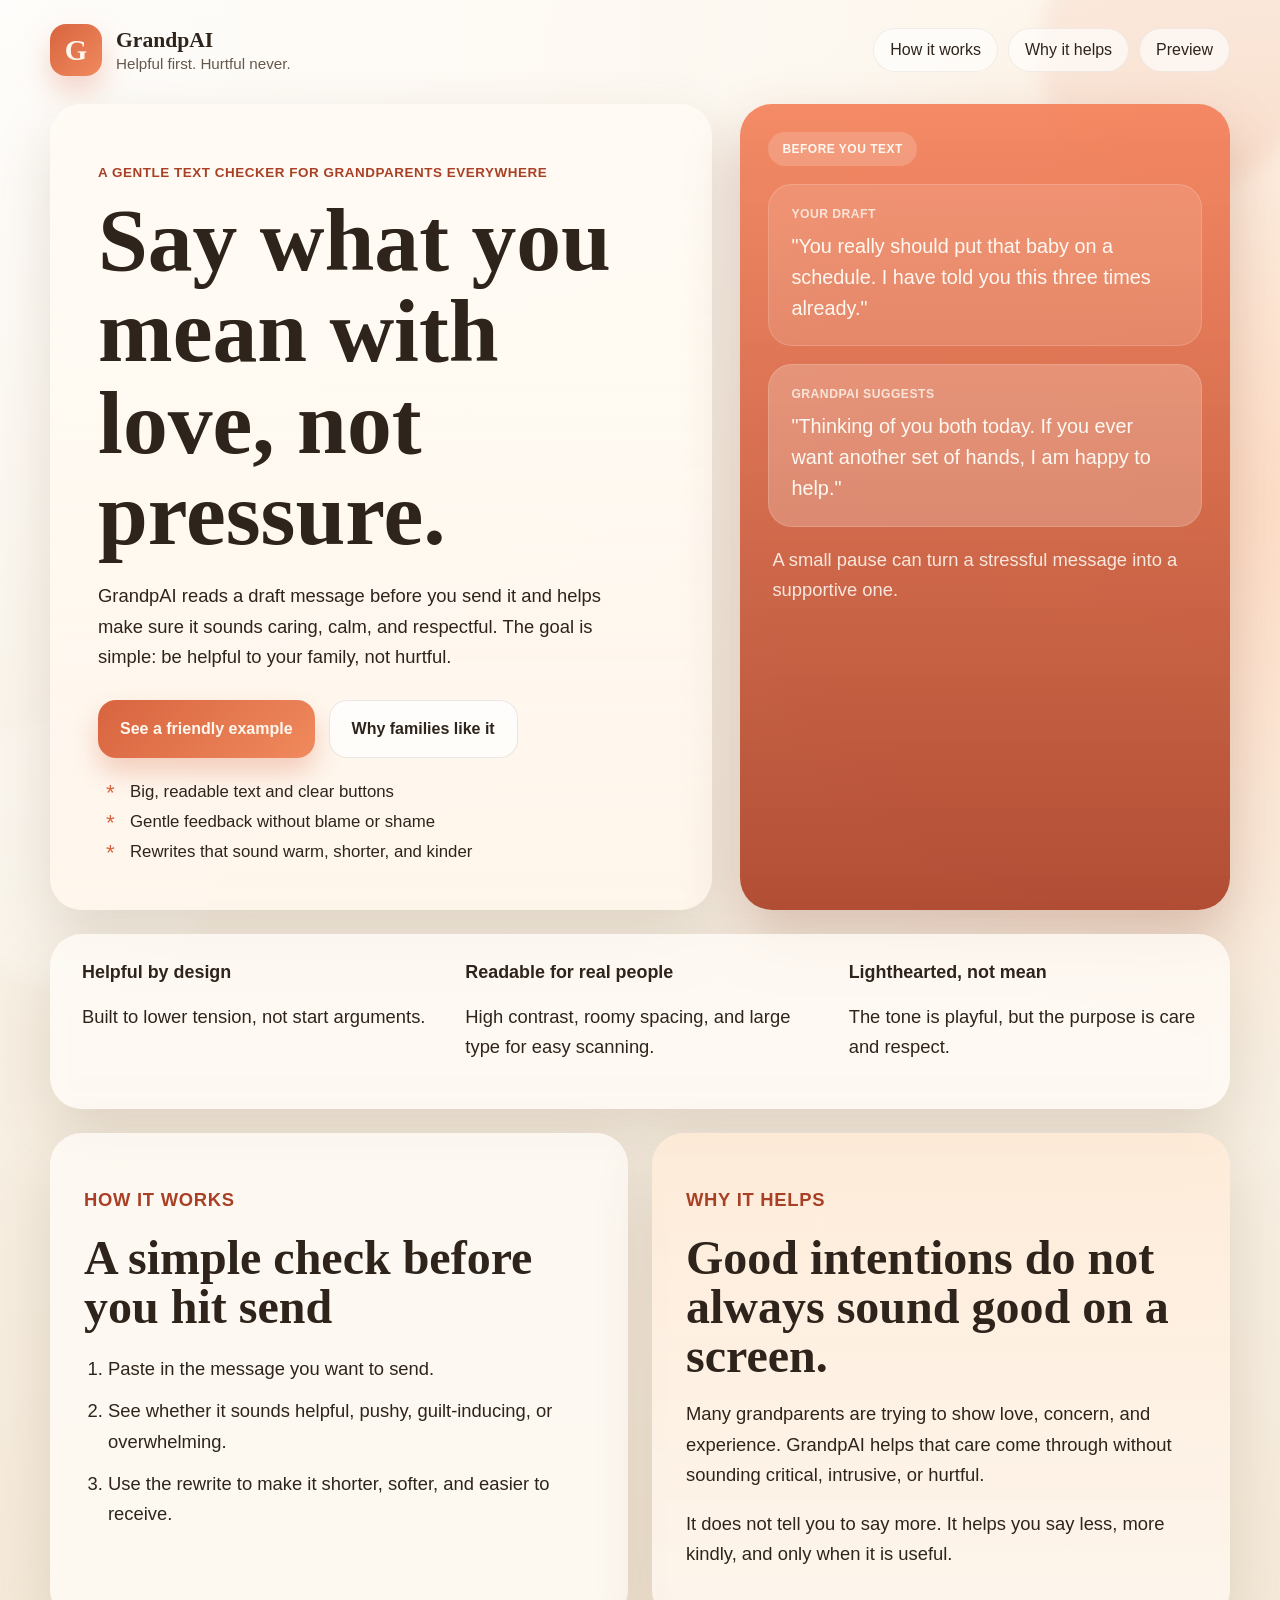
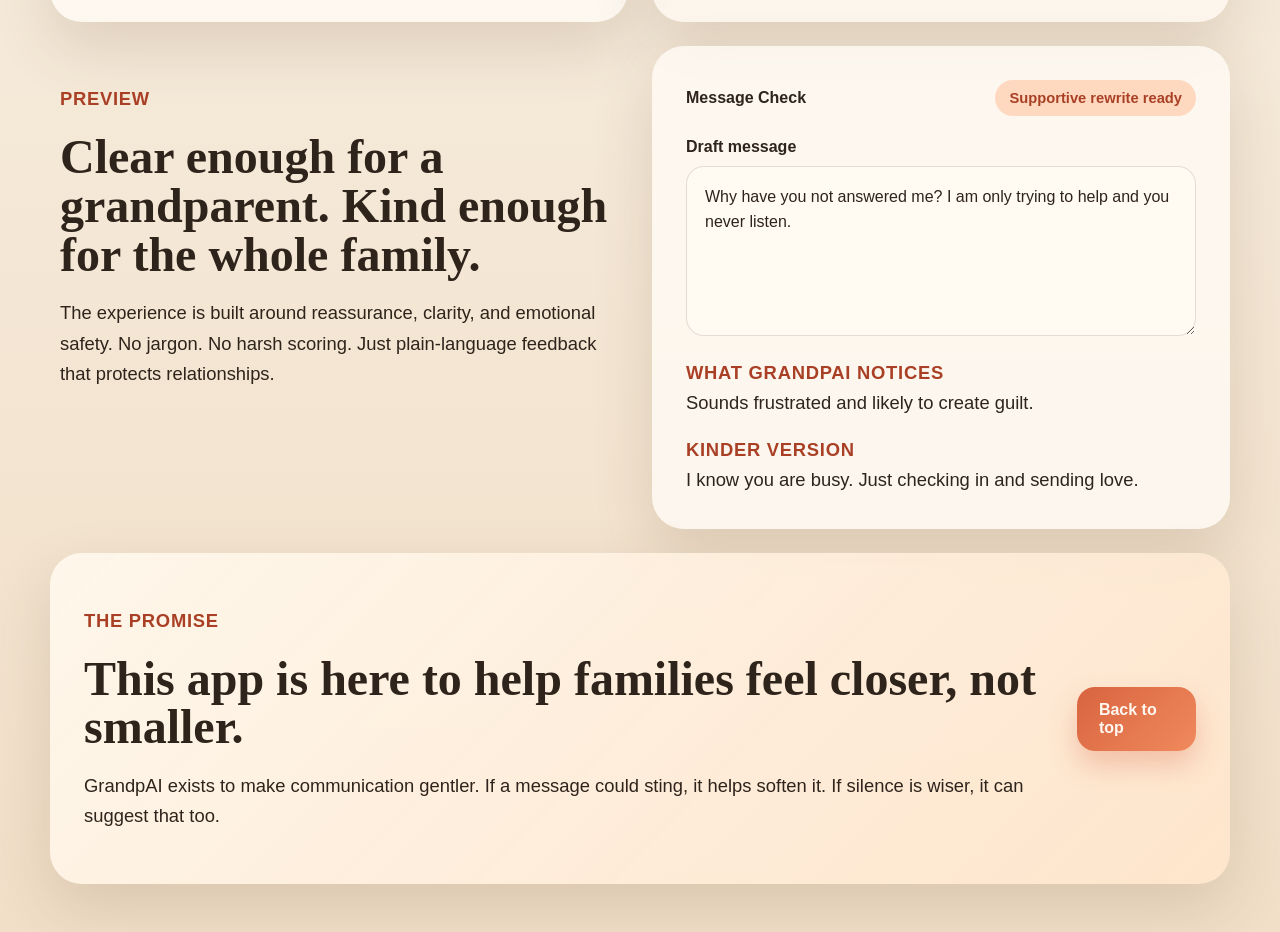
==== index.html @ 5b6602e5 "Add landing page and agent guide" ====
<!DOCTYPE html>
<html lang="en">
<head>
  <meta charset="UTF-8">
  <meta name="viewport" content="width=device-width, initial-scale=1.0">
  <title>GrandpAI | Helpful Texts, Not Hurt Feelings</title>
  <meta
    name="description"
    content="GrandpAI helps grandparents rewrite texts so they feel supportive, respectful, and helpful instead of pushy or hurtful."
  >
  <link rel="stylesheet" href="styles.css">
</head>
<body>
  <div class="page-shell">
    <header class="site-header">
      <a class="brand" href="#top" aria-label="GrandpAI home">
        <span class="brand-mark">G</span>
        <span class="brand-copy">
          <strong>GrandpAI</strong>
          <span>Helpful first. Hurtful never.</span>
        </span>
      </a>
      <nav class="site-nav" aria-label="Primary navigation">
        <a href="#how-it-works">How it works</a>
        <a href="#why-it-helps">Why it helps</a>
        <a href="#preview">Preview</a>
      </nav>
    </header>

    <main id="top">
      <section class="hero">
        <div class="hero-copy">
          <p class="eyebrow">A gentle text checker for grandparents everywhere</p>
          <h1>Say what you mean with love, not pressure.</h1>
          <p class="hero-text">
            GrandpAI reads a draft message before you send it and helps make sure it sounds
            caring, calm, and respectful. The goal is simple: be helpful to your family, not hurtful.
          </p>
          <div class="hero-actions">
            <a class="button button-primary" href="#preview">See a friendly example</a>
            <a class="button button-secondary" href="#why-it-helps">Why families like it</a>
          </div>
          <ul class="hero-points" aria-label="Key benefits">
            <li>Big, readable text and clear buttons</li>
            <li>Gentle feedback without blame or shame</li>
            <li>Rewrites that sound warm, shorter, and kinder</li>
          </ul>
        </div>

        <aside class="hero-card" aria-label="Message example">
          <div class="card-badge">Before you text</div>
          <div class="message-card">
            <p class="card-label">Your draft</p>
            <p class="draft">
              "You really should put that baby on a schedule. I have told you this three times already."
            </p>
          </div>
          <div class="message-card message-card-highlight">
            <p class="card-label">GrandpAI suggests</p>
            <p class="rewrite">
              "Thinking of you both today. If you ever want another set of hands, I am happy to help."
            </p>
          </div>
          <p class="card-note">
            A small pause can turn a stressful message into a supportive one.
          </p>
        </aside>
      </section>

      <section class="trust-strip" aria-label="What the app does best">
        <div>
          <strong>Helpful by design</strong>
          <p>Built to lower tension, not start arguments.</p>
        </div>
        <div>
          <strong>Readable for real people</strong>
          <p>High contrast, roomy spacing, and large type for easy scanning.</p>
        </div>
        <div>
          <strong>Lighthearted, not mean</strong>
          <p>The tone is playful, but the purpose is care and respect.</p>
        </div>
      </section>

      <section class="content-grid" id="how-it-works">
        <article class="info-panel">
          <p class="section-tag">How it works</p>
          <h2>A simple check before you hit send</h2>
          <ol class="steps">
            <li>Paste in the message you want to send.</li>
            <li>See whether it sounds helpful, pushy, guilt-inducing, or overwhelming.</li>
            <li>Use the rewrite to make it shorter, softer, and easier to receive.</li>
          </ol>
        </article>

        <article class="info-panel warm-panel" id="why-it-helps">
          <p class="section-tag">Why it helps</p>
          <h2>Good intentions do not always sound good on a screen.</h2>
          <p>
            Many grandparents are trying to show love, concern, and experience. GrandpAI helps that
            care come through without sounding critical, intrusive, or hurtful.
          </p>
          <p>
            It does not tell you to say more. It helps you say less, more kindly, and only when it
            is useful.
          </p>
        </article>
      </section>

      <section class="preview-section" id="preview">
        <div class="preview-copy">
          <p class="section-tag">Preview</p>
          <h2>Clear enough for a grandparent. Kind enough for the whole family.</h2>
          <p>
            The experience is built around reassurance, clarity, and emotional safety. No jargon.
            No harsh scoring. Just plain-language feedback that protects relationships.
          </p>
        </div>

        <div class="preview-panel">
          <div class="preview-header">
            <span>Message Check</span>
            <span class="status-pill">Supportive rewrite ready</span>
          </div>
          <div class="preview-block">
            <label for="sample-message">Draft message</label>
            <textarea id="sample-message" readonly>Why have you not answered me? I am only trying to help and you never listen.</textarea>
          </div>
          <div class="preview-feedback">
            <div>
              <p class="feedback-label">What GrandpAI notices</p>
              <p>Sounds frustrated and likely to create guilt.</p>
            </div>
            <div>
              <p class="feedback-label">Kinder version</p>
              <p>I know you are busy. Just checking in and sending love.</p>
            </div>
          </div>
        </div>
      </section>

      <section class="closing-banner">
        <div>
          <p class="section-tag">The promise</p>
          <h2>This app is here to help families feel closer, not smaller.</h2>
          <p>
            GrandpAI exists to make communication gentler. If a message could sting, it helps soften it.
            If silence is wiser, it can suggest that too.
          </p>
        </div>
        <a class="button button-primary" href="#top">Back to top</a>
      </section>
    </main>
  </div>
</body>
</html>
---- styles.css ----
:root {
  --bg: #f7efe2;
  --bg-deep: #f1dfc8;
  --surface: rgba(255, 251, 244, 0.9);
  --surface-strong: #fffaf2;
  --text: #2e241b;
  --muted: #65584c;
  --accent: #d8643f;
  --accent-deep: #a94025;
  --accent-soft: #ffd9bf;
  --line: rgba(94, 66, 44, 0.16);
  --shadow: 0 24px 60px rgba(100, 66, 38, 0.16);
  --radius-xl: 32px;
  --radius-lg: 24px;
  --radius-md: 18px;
}

* {
  box-sizing: border-box;
}

html {
  scroll-behavior: smooth;
}

body {
  margin: 0;
  min-height: 100vh;
  font-family: "Trebuchet MS", "Lucida Sans Unicode", "Lucida Grande", sans-serif;
  color: var(--text);
  background:
    radial-gradient(circle at top left, rgba(255, 255, 255, 0.75), transparent 34%),
    radial-gradient(circle at right 20%, rgba(255, 217, 191, 0.8), transparent 24%),
    linear-gradient(180deg, #fdf7ee 0%, var(--bg) 45%, var(--bg-deep) 100%);
}

body::before,
body::after {
  content: "";
  position: fixed;
  width: 280px;
  height: 280px;
  border-radius: 50%;
  z-index: -1;
  filter: blur(10px);
  opacity: 0.42;
}

body::before {
  top: -90px;
  right: -40px;
  background: rgba(216, 100, 63, 0.22);
}

body::after {
  bottom: -90px;
  left: -60px;
  background: rgba(255, 255, 255, 0.52);
}

.page-shell {
  width: min(1180px, calc(100% - 32px));
  margin: 0 auto;
  padding: 24px 0 48px;
}

.site-header,
.hero,
.content-grid,
.preview-section,
.closing-banner,
.trust-strip {
  animation: rise 600ms ease-out both;
}

.site-header {
  display: flex;
  align-items: center;
  justify-content: space-between;
  gap: 24px;
  margin-bottom: 28px;
}

.brand {
  display: inline-flex;
  align-items: center;
  gap: 14px;
  color: inherit;
  text-decoration: none;
}

.brand-mark {
  display: grid;
  place-items: center;
  width: 52px;
  height: 52px;
  border-radius: 16px;
  background: linear-gradient(135deg, var(--accent), #f08a5d);
  color: #fff8f0;
  font-family: "Book Antiqua", "Palatino Linotype", serif;
  font-size: 1.8rem;
  font-weight: 700;
  box-shadow: 0 14px 30px rgba(216, 100, 63, 0.28);
}

.brand-copy {
  display: flex;
  flex-direction: column;
  gap: 2px;
}

.brand-copy strong {
  font-family: "Book Antiqua", "Palatino Linotype", serif;
  font-size: 1.35rem;
}

.brand-copy span {
  color: var(--muted);
  font-size: 0.95rem;
}

.site-nav {
  display: inline-flex;
  flex-wrap: wrap;
  gap: 10px;
}

.site-nav a {
  padding: 12px 16px;
  border-radius: 999px;
  background: rgba(255, 255, 255, 0.62);
  border: 1px solid rgba(94, 66, 44, 0.08);
  color: var(--text);
  text-decoration: none;
  font-size: 1rem;
}

.hero {
  display: grid;
  grid-template-columns: 1.15fr 0.85fr;
  gap: 28px;
  align-items: stretch;
}

.hero-copy,
.hero-card,
.info-panel,
.preview-panel,
.closing-banner,
.trust-strip {
  backdrop-filter: blur(10px);
}

.hero-copy {
  padding: 48px;
  border-radius: var(--radius-xl);
  background: linear-gradient(180deg, rgba(255, 251, 244, 0.96), rgba(255, 246, 236, 0.88));
  box-shadow: var(--shadow);
}

.eyebrow,
.section-tag,
.card-label,
.feedback-label,
.card-badge {
  letter-spacing: 0.04em;
  text-transform: uppercase;
  font-weight: 700;
}

.eyebrow,
.section-tag {
  color: var(--accent-deep);
  font-size: 0.84rem;
}

h1,
h2 {
  margin: 0;
  font-family: "Book Antiqua", "Palatino Linotype", "Iowan Old Style", serif;
  line-height: 1.02;
}

h1 {
  margin-top: 12px;
  font-size: clamp(3rem, 8vw, 5.6rem);
  max-width: 12ch;
}

h2 {
  font-size: clamp(2rem, 4vw, 3rem);
}

.hero-text,
.info-panel p,
.preview-copy p,
.closing-banner p,
.trust-strip p,
.steps li,
.card-note,
.preview-feedback p {
  font-size: 1.15rem;
  line-height: 1.65;
}

.hero-text {
  max-width: 34rem;
  margin: 22px 0 0;
}

.hero-actions {
  display: flex;
  flex-wrap: wrap;
  gap: 14px;
  margin: 28px 0 24px;
}

.button {
  display: inline-flex;
  align-items: center;
  justify-content: center;
  min-height: 58px;
  padding: 14px 22px;
  border-radius: 18px;
  font-weight: 700;
  text-decoration: none;
  transition: transform 180ms ease, box-shadow 180ms ease, background-color 180ms ease;
}

.button:hover,
.button:focus-visible,
.site-nav a:hover,
.site-nav a:focus-visible {
  transform: translateY(-2px);
}

.button-primary {
  background: linear-gradient(135deg, var(--accent), #f08a5d);
  color: #fff8f0;
  box-shadow: 0 14px 28px rgba(216, 100, 63, 0.3);
}

.button-secondary {
  background: rgba(255, 255, 255, 0.72);
  color: var(--text);
  border: 1px solid rgba(94, 66, 44, 0.12);
}

.hero-points {
  display: grid;
  gap: 10px;
  padding: 0;
  margin: 0;
  list-style: none;
}

.hero-points li {
  padding-left: 32px;
  position: relative;
  font-size: 1.05rem;
}

.hero-points li::before {
  content: "*";
  position: absolute;
  left: 8px;
  color: var(--accent);
  font-size: 1.4rem;
  line-height: 1;
}

.hero-card {
  padding: 28px;
  border-radius: var(--radius-xl);
  background: linear-gradient(180deg, rgba(243, 126, 87, 0.9), rgba(173, 69, 43, 0.95));
  color: #fff8f1;
  box-shadow: 0 26px 55px rgba(132, 58, 36, 0.26);
}

.card-badge {
  display: inline-flex;
  padding: 10px 14px;
  border-radius: 999px;
  background: rgba(255, 248, 240, 0.18);
  font-size: 0.75rem;
}

.message-card {
  margin-top: 18px;
  padding: 22px;
  border-radius: var(--radius-lg);
  background: rgba(255, 251, 245, 0.12);
  border: 1px solid rgba(255, 248, 240, 0.16);
}

.message-card-highlight {
  background: rgba(255, 251, 245, 0.22);
}

.card-label {
  margin: 0 0 10px;
  color: rgba(255, 248, 241, 0.8);
  font-size: 0.76rem;
}

.draft,
.rewrite {
  margin: 0;
  font-size: 1.24rem;
  line-height: 1.55;
}

.card-note {
  margin: 18px 4px 0;
  color: rgba(255, 248, 241, 0.88);
}

.trust-strip {
  display: grid;
  grid-template-columns: repeat(3, 1fr);
  gap: 18px;
  padding: 22px 24px;
  margin: 24px 0;
  border-radius: var(--radius-xl);
  background: rgba(255, 252, 247, 0.78);
  box-shadow: var(--shadow);
}

.trust-strip div {
  padding: 6px 8px;
}

.trust-strip strong {
  display: block;
  margin-bottom: 6px;
  font-size: 1.12rem;
}

.content-grid,
.preview-section {
  display: grid;
  grid-template-columns: repeat(2, 1fr);
  gap: 24px;
  margin-top: 24px;
}

.info-panel,
.preview-panel,
.closing-banner {
  padding: 34px;
  border-radius: var(--radius-xl);
  background: rgba(255, 252, 247, 0.78);
  box-shadow: var(--shadow);
}

.warm-panel {
  background: linear-gradient(180deg, rgba(255, 235, 215, 0.84), rgba(255, 248, 241, 0.8));
}

.steps {
  margin: 22px 0 0;
  padding-left: 24px;
}

.steps li + li {
  margin-top: 12px;
}

.preview-copy {
  padding: 20px 10px;
}

.preview-header {
  display: flex;
  align-items: center;
  justify-content: space-between;
  gap: 16px;
  margin-bottom: 22px;
  font-weight: 700;
}

.status-pill {
  padding: 10px 14px;
  border-radius: 999px;
  background: var(--accent-soft);
  color: var(--accent-deep);
  font-size: 0.92rem;
}

.preview-block label {
  display: block;
  margin-bottom: 10px;
  font-weight: 700;
}

textarea {
  width: 100%;
  min-height: 170px;
  padding: 18px;
  border: 1px solid var(--line);
  border-radius: var(--radius-md);
  resize: vertical;
  background: var(--surface-strong);
  color: var(--text);
  font: inherit;
  line-height: 1.55;
}

.preview-feedback {
  display: grid;
  gap: 16px;
  margin-top: 18px;
}

.feedback-label {
  margin: 0 0 6px;
  font-size: 0.78rem;
  color: var(--accent-deep);
}

.preview-feedback p {
  margin: 0;
}

.closing-banner {
  display: flex;
  align-items: center;
  justify-content: space-between;
  gap: 24px;
  margin-top: 24px;
  background: linear-gradient(135deg, rgba(255, 248, 237, 0.92), rgba(255, 229, 204, 0.88));
}

a:focus-visible,
button:focus-visible,
textarea:focus-visible {
  outline: 4px solid rgba(216, 100, 63, 0.28);
  outline-offset: 3px;
}

@keyframes rise {
  from {
    opacity: 0;
    transform: translateY(18px);
  }

  to {
    opacity: 1;
    transform: translateY(0);
  }
}

@media (max-width: 980px) {
  .hero,
  .content-grid,
  .preview-section,
  .trust-strip,
  .closing-banner {
    grid-template-columns: 1fr;
  }

  .site-header,
  .closing-banner {
    flex-direction: column;
    align-items: flex-start;
  }

  .hero-copy {
    padding: 36px 28px;
  }

  .preview-copy {
    padding: 0;
  }
}

@media (max-width: 640px) {
  .page-shell {
    width: min(100% - 20px, 1180px);
    padding-top: 16px;
  }

  .site-nav {
    gap: 8px;
  }

  .site-nav a,
  .button {
    width: 100%;
  }

  .hero-copy,
  .hero-card,
  .info-panel,
  .preview-panel,
  .closing-banner,
  .trust-strip {
    padding: 24px 20px;
  }

  .hero-actions {
    flex-direction: column;
  }

  .preview-header {
    flex-direction: column;
    align-items: flex-start;
  }

  .hero-text,
  .info-panel p,
  .preview-copy p,
  .closing-banner p,
  .trust-strip p,
  .steps li,
  .card-note,
  .preview-feedback p,
  .draft,
  .rewrite,
  textarea {
    font-size: 1.03rem;
  }
}
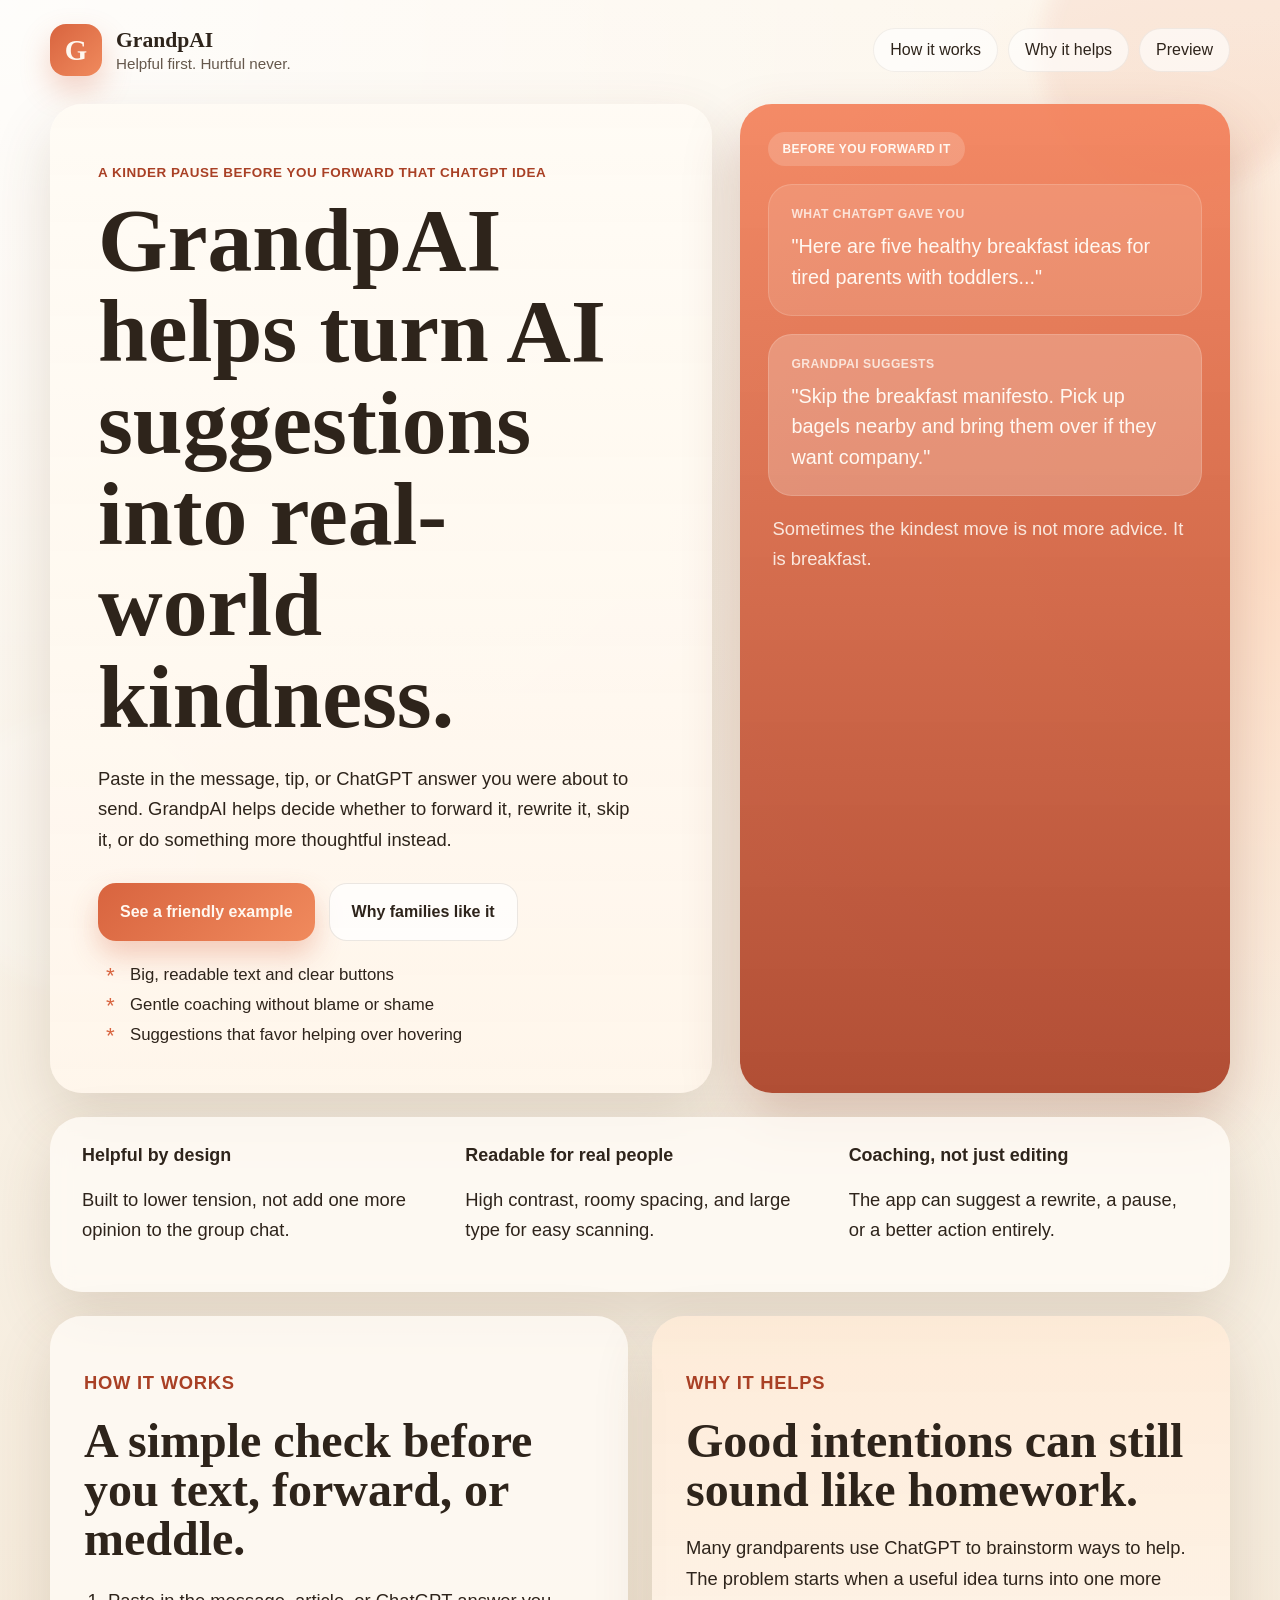
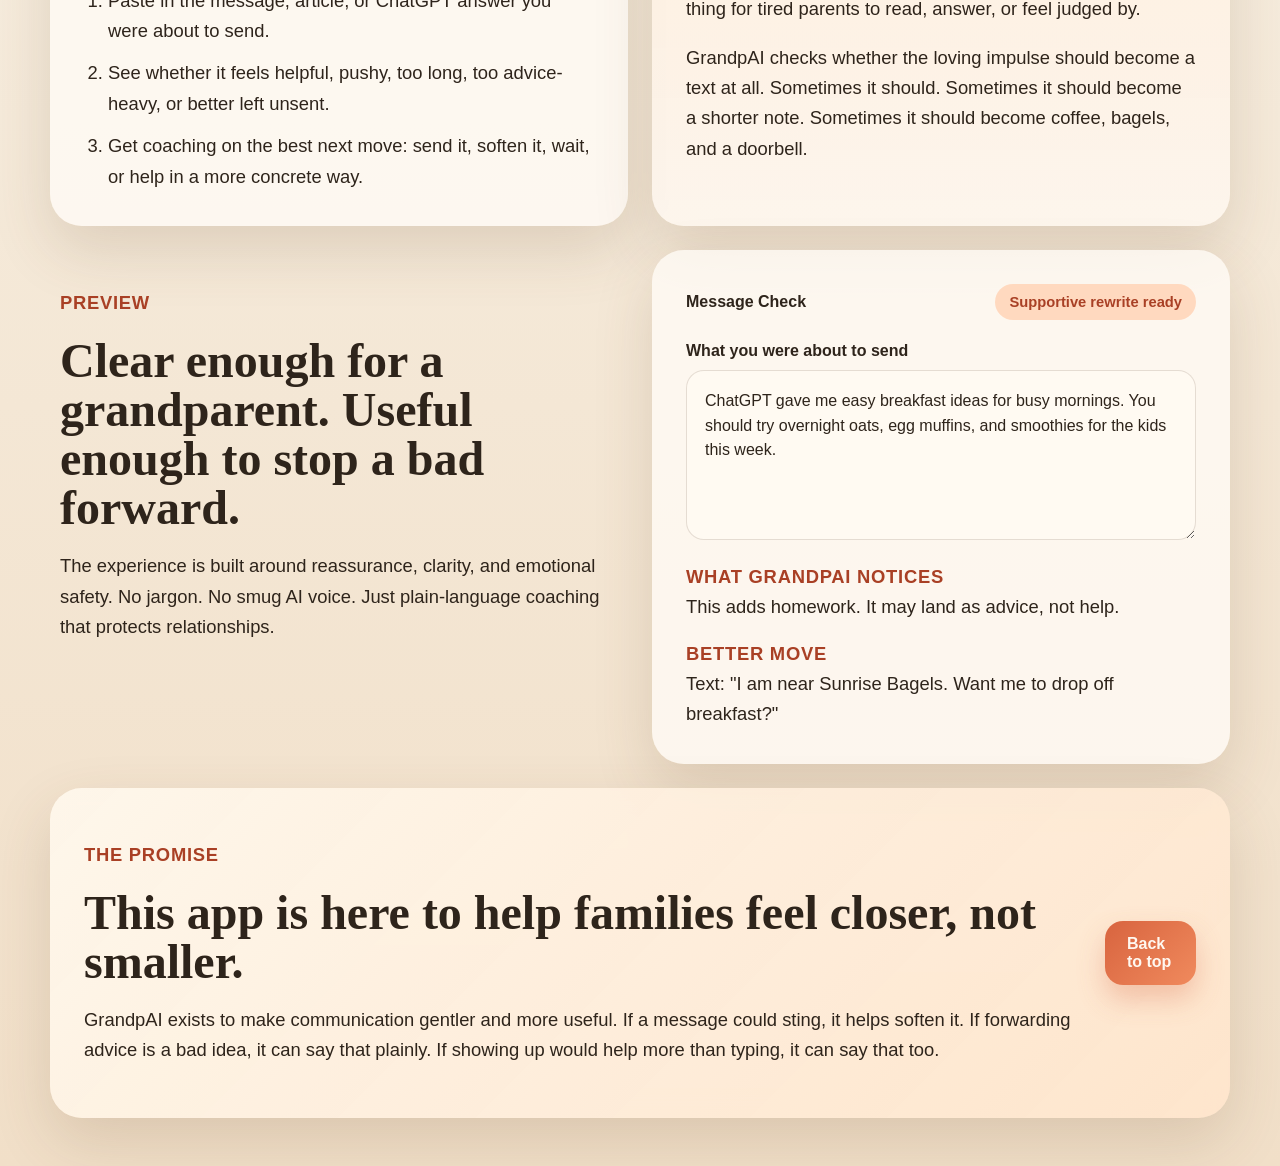
==== commit 55eaafaa: "Refine GrandpAI product framing" ====
--- a/index.html
+++ b/index.html
@@ -3,10 +3,10 @@
 <head>
   <meta charset="UTF-8">
   <meta name="viewport" content="width=device-width, initial-scale=1.0">
-  <title>GrandpAI | Helpful Texts, Not Hurt Feelings</title>
+  <title>GrandpAI | Better Than Forwarding ChatGPT</title>
   <meta
     name="description"
-    content="GrandpAI helps grandparents rewrite texts so they feel supportive, respectful, and helpful instead of pushy or hurtful."
+    content="GrandpAI helps grandparents run ChatGPT ideas and draft messages through one more kindness check before they forward, text, or act."
   >
   <link rel="stylesheet" href="styles.css">
 </head>
@@ -30,11 +30,11 @@
     <main id="top">
       <section class="hero">
         <div class="hero-copy">
-          <p class="eyebrow">A gentle text checker for grandparents everywhere</p>
-          <h1>Say what you mean with love, not pressure.</h1>
+          <p class="eyebrow">A kinder pause before you forward that ChatGPT idea</p>
+          <h1>GrandpAI helps turn AI suggestions into real-world kindness.</h1>
           <p class="hero-text">
-            GrandpAI reads a draft message before you send it and helps make sure it sounds
-            caring, calm, and respectful. The goal is simple: be helpful to your family, not hurtful.
+            Paste in the message, tip, or ChatGPT answer you were about to send. GrandpAI helps decide
+            whether to forward it, rewrite it, skip it, or do something more thoughtful instead.
           </p>
           <div class="hero-actions">
             <a class="button button-primary" href="#preview">See a friendly example</a>
@@ -42,27 +42,27 @@
           </div>
           <ul class="hero-points" aria-label="Key benefits">
             <li>Big, readable text and clear buttons</li>
-            <li>Gentle feedback without blame or shame</li>
-            <li>Rewrites that sound warm, shorter, and kinder</li>
+            <li>Gentle coaching without blame or shame</li>
+            <li>Suggestions that favor helping over hovering</li>
           </ul>
         </div>
 
         <aside class="hero-card" aria-label="Message example">
-          <div class="card-badge">Before you text</div>
+          <div class="card-badge">Before you forward it</div>
           <div class="message-card">
-            <p class="card-label">Your draft</p>
+            <p class="card-label">What ChatGPT gave you</p>
             <p class="draft">
-              "You really should put that baby on a schedule. I have told you this three times already."
+              "Here are five healthy breakfast ideas for tired parents with toddlers..."
             </p>
           </div>
           <div class="message-card message-card-highlight">
             <p class="card-label">GrandpAI suggests</p>
             <p class="rewrite">
-              "Thinking of you both today. If you ever want another set of hands, I am happy to help."
+              "Skip the breakfast manifesto. Pick up bagels nearby and bring them over if they want company."
             </p>
           </div>
           <p class="card-note">
-            A small pause can turn a stressful message into a supportive one.
+            Sometimes the kindest move is not more advice. It is breakfast.
           </p>
         </aside>
       </section>
@@ -70,39 +70,39 @@
       <section class="trust-strip" aria-label="What the app does best">
         <div>
           <strong>Helpful by design</strong>
-          <p>Built to lower tension, not start arguments.</p>
+          <p>Built to lower tension, not add one more opinion to the group chat.</p>
         </div>
         <div>
           <strong>Readable for real people</strong>
           <p>High contrast, roomy spacing, and large type for easy scanning.</p>
         </div>
         <div>
-          <strong>Lighthearted, not mean</strong>
-          <p>The tone is playful, but the purpose is care and respect.</p>
+          <strong>Coaching, not just editing</strong>
+          <p>The app can suggest a rewrite, a pause, or a better action entirely.</p>
         </div>
       </section>
 
       <section class="content-grid" id="how-it-works">
         <article class="info-panel">
           <p class="section-tag">How it works</p>
-          <h2>A simple check before you hit send</h2>
+          <h2>A simple check before you text, forward, or meddle.</h2>
           <ol class="steps">
-            <li>Paste in the message you want to send.</li>
-            <li>See whether it sounds helpful, pushy, guilt-inducing, or overwhelming.</li>
-            <li>Use the rewrite to make it shorter, softer, and easier to receive.</li>
+            <li>Paste in the message, article, or ChatGPT answer you were about to send.</li>
+            <li>See whether it feels helpful, pushy, too long, too advice-heavy, or better left unsent.</li>
+            <li>Get coaching on the best next move: send it, soften it, wait, or help in a more concrete way.</li>
           </ol>
         </article>
 
         <article class="info-panel warm-panel" id="why-it-helps">
           <p class="section-tag">Why it helps</p>
-          <h2>Good intentions do not always sound good on a screen.</h2>
+          <h2>Good intentions can still sound like homework.</h2>
           <p>
-            Many grandparents are trying to show love, concern, and experience. GrandpAI helps that
-            care come through without sounding critical, intrusive, or hurtful.
+            Many grandparents use ChatGPT to brainstorm ways to help. The problem starts when a useful
+            idea turns into one more thing for tired parents to read, answer, or feel judged by.
           </p>
           <p>
-            It does not tell you to say more. It helps you say less, more kindly, and only when it
-            is useful.
+            GrandpAI checks whether the loving impulse should become a text at all. Sometimes it should.
+            Sometimes it should become a shorter note. Sometimes it should become coffee, bagels, and a doorbell.
           </p>
         </article>
       </section>
@@ -110,10 +110,10 @@
       <section class="preview-section" id="preview">
         <div class="preview-copy">
           <p class="section-tag">Preview</p>
-          <h2>Clear enough for a grandparent. Kind enough for the whole family.</h2>
+          <h2>Clear enough for a grandparent. Useful enough to stop a bad forward.</h2>
           <p>
             The experience is built around reassurance, clarity, and emotional safety. No jargon.
-            No harsh scoring. Just plain-language feedback that protects relationships.
+            No smug AI voice. Just plain-language coaching that protects relationships.
           </p>
         </div>
 
@@ -123,17 +123,17 @@
             <span class="status-pill">Supportive rewrite ready</span>
           </div>
           <div class="preview-block">
-            <label for="sample-message">Draft message</label>
-            <textarea id="sample-message" readonly>Why have you not answered me? I am only trying to help and you never listen.</textarea>
+            <label for="sample-message">What you were about to send</label>
+            <textarea id="sample-message" readonly>ChatGPT gave me easy breakfast ideas for busy mornings. You should try overnight oats, egg muffins, and smoothies for the kids this week.</textarea>
           </div>
           <div class="preview-feedback">
             <div>
               <p class="feedback-label">What GrandpAI notices</p>
-              <p>Sounds frustrated and likely to create guilt.</p>
+              <p>This adds homework. It may land as advice, not help.</p>
             </div>
             <div>
-              <p class="feedback-label">Kinder version</p>
-              <p>I know you are busy. Just checking in and sending love.</p>
+              <p class="feedback-label">Better move</p>
+              <p>Text: "I am near Sunrise Bagels. Want me to drop off breakfast?"</p>
             </div>
           </div>
         </div>
@@ -144,8 +144,9 @@
           <p class="section-tag">The promise</p>
           <h2>This app is here to help families feel closer, not smaller.</h2>
           <p>
-            GrandpAI exists to make communication gentler. If a message could sting, it helps soften it.
-            If silence is wiser, it can suggest that too.
+            GrandpAI exists to make communication gentler and more useful. If a message could sting,
+            it helps soften it. If forwarding advice is a bad idea, it can say that plainly. If showing
+            up would help more than typing, it can say that too.
           </p>
         </div>
         <a class="button button-primary" href="#top">Back to top</a>
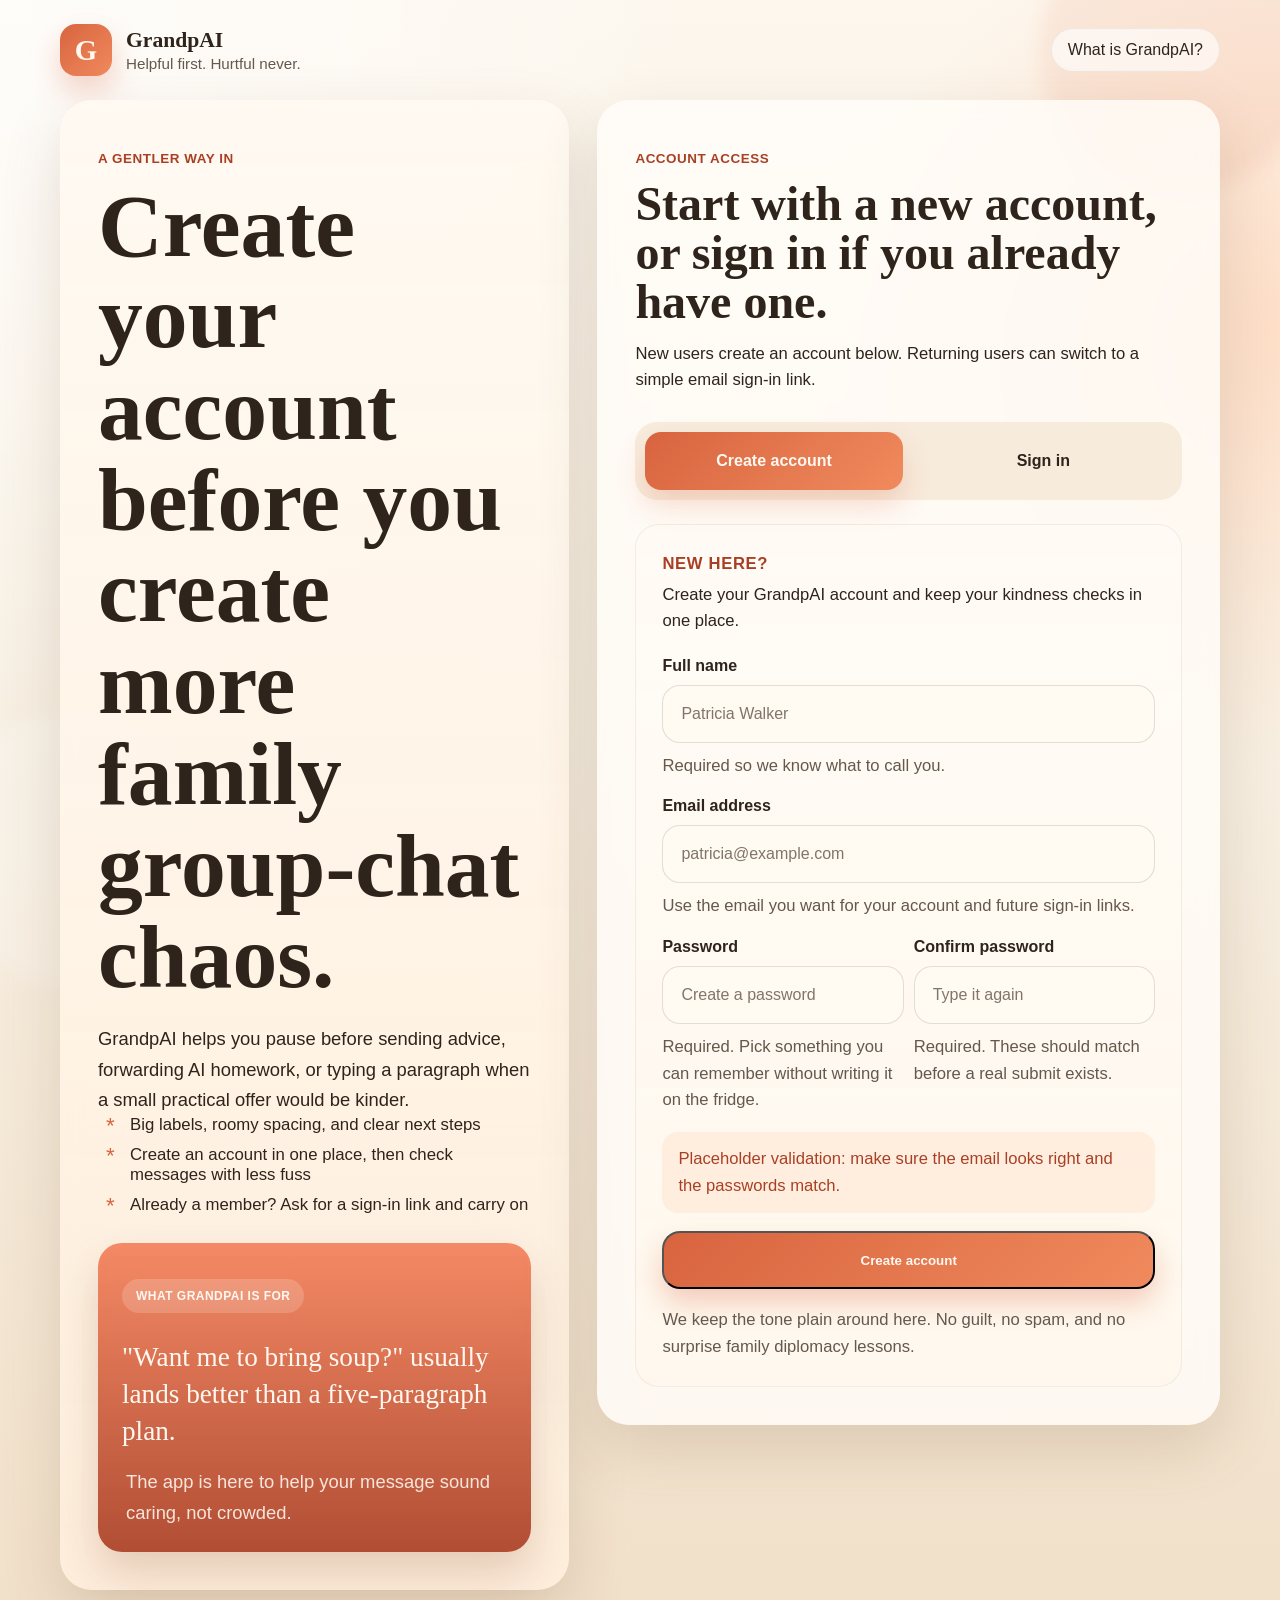
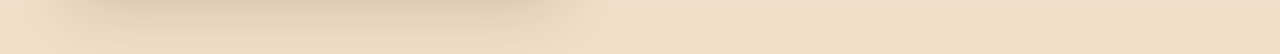
==== commit 536e71bf: "Add registration entry page" ====
--- a/index.html
+++ b/index.html
@@ -3,155 +3,193 @@
 <head>
   <meta charset="UTF-8">
   <meta name="viewport" content="width=device-width, initial-scale=1.0">
-  <title>GrandpAI | Better Than Forwarding ChatGPT</title>
+  <title>GrandpAI | Create Your Account</title>
   <meta
     name="description"
-    content="GrandpAI helps grandparents run ChatGPT ideas and draft messages through one more kindness check before they forward, text, or act."
+    content="Create a GrandpAI account or request a sign-in link to get kinder help before you text, forward, or overdo it."
   >
   <link rel="stylesheet" href="styles.css">
 </head>
-<body>
-  <div class="page-shell">
-    <header class="site-header">
-      <a class="brand" href="#top" aria-label="GrandpAI home">
+<body class="auth-page">
+  <div class="page-shell auth-shell">
+    <header class="site-header auth-header">
+      <a class="brand" href="home.html" aria-label="GrandpAI home">
         <span class="brand-mark">G</span>
         <span class="brand-copy">
           <strong>GrandpAI</strong>
           <span>Helpful first. Hurtful never.</span>
         </span>
       </a>
-      <nav class="site-nav" aria-label="Primary navigation">
-        <a href="#how-it-works">How it works</a>
-        <a href="#why-it-helps">Why it helps</a>
-        <a href="#preview">Preview</a>
+      <nav class="site-nav" aria-label="Account navigation">
+        <a href="home.html">What is GrandpAI?</a>
       </nav>
     </header>
 
-    <main id="top">
-      <section class="hero">
-        <div class="hero-copy">
-          <p class="eyebrow">A kinder pause before you forward that ChatGPT idea</p>
-          <h1>GrandpAI helps turn AI suggestions into real-world kindness.</h1>
-          <p class="hero-text">
-            Paste in the message, tip, or ChatGPT answer you were about to send. GrandpAI helps decide
-            whether to forward it, rewrite it, skip it, or do something more thoughtful instead.
+    <main class="auth-layout">
+      <section class="auth-intro">
+        <p class="eyebrow">A gentler way in</p>
+        <h1>Create your account before you create more family group-chat chaos.</h1>
+        <p class="hero-text">
+          GrandpAI helps you pause before sending advice, forwarding AI homework, or typing a paragraph
+          when a small practical offer would be kinder.
+        </p>
+        <ul class="hero-points" aria-label="Account page benefits">
+          <li>Big labels, roomy spacing, and clear next steps</li>
+          <li>Create an account in one place, then check messages with less fuss</li>
+          <li>Already a member? Ask for a sign-in link and carry on</li>
+        </ul>
+
+        <div class="auth-note-card">
+          <p class="card-badge">What GrandpAI is for</p>
+          <p class="auth-note-quote">
+            "Want me to bring soup?" usually lands better than a five-paragraph plan.
           </p>
-          <div class="hero-actions">
-            <a class="button button-primary" href="#preview">See a friendly example</a>
-            <a class="button button-secondary" href="#why-it-helps">Why families like it</a>
-          </div>
-          <ul class="hero-points" aria-label="Key benefits">
-            <li>Big, readable text and clear buttons</li>
-            <li>Gentle coaching without blame or shame</li>
-            <li>Suggestions that favor helping over hovering</li>
-          </ul>
-        </div>
-
-        <aside class="hero-card" aria-label="Message example">
-          <div class="card-badge">Before you forward it</div>
-          <div class="message-card">
-            <p class="card-label">What ChatGPT gave you</p>
-            <p class="draft">
-              "Here are five healthy breakfast ideas for tired parents with toddlers..."
-            </p>
-          </div>
-          <div class="message-card message-card-highlight">
-            <p class="card-label">GrandpAI suggests</p>
-            <p class="rewrite">
-              "Skip the breakfast manifesto. Pick up bagels nearby and bring them over if they want company."
-            </p>
-          </div>
           <p class="card-note">
-            Sometimes the kindest move is not more advice. It is breakfast.
+            The app is here to help your message sound caring, not crowded.
           </p>
-        </aside>
-      </section>
-
-      <section class="trust-strip" aria-label="What the app does best">
-        <div>
-          <strong>Helpful by design</strong>
-          <p>Built to lower tension, not add one more opinion to the group chat.</p>
-        </div>
-        <div>
-          <strong>Readable for real people</strong>
-          <p>High contrast, roomy spacing, and large type for easy scanning.</p>
-        </div>
-        <div>
-          <strong>Coaching, not just editing</strong>
-          <p>The app can suggest a rewrite, a pause, or a better action entirely.</p>
         </div>
       </section>
 
-      <section class="content-grid" id="how-it-works">
-        <article class="info-panel">
-          <p class="section-tag">How it works</p>
-          <h2>A simple check before you text, forward, or meddle.</h2>
-          <ol class="steps">
-            <li>Paste in the message, article, or ChatGPT answer you were about to send.</li>
-            <li>See whether it feels helpful, pushy, too long, too advice-heavy, or better left unsent.</li>
-            <li>Get coaching on the best next move: send it, soften it, wait, or help in a more concrete way.</li>
-          </ol>
-        </article>
-
-        <article class="info-panel warm-panel" id="why-it-helps">
-          <p class="section-tag">Why it helps</p>
-          <h2>Good intentions can still sound like homework.</h2>
-          <p>
-            Many grandparents use ChatGPT to brainstorm ways to help. The problem starts when a useful
-            idea turns into one more thing for tired parents to read, answer, or feel judged by.
-          </p>
-          <p>
-            GrandpAI checks whether the loving impulse should become a text at all. Sometimes it should.
-            Sometimes it should become a shorter note. Sometimes it should become coffee, bagels, and a doorbell.
-          </p>
-        </article>
-      </section>
-
-      <section class="preview-section" id="preview">
-        <div class="preview-copy">
-          <p class="section-tag">Preview</p>
-          <h2>Clear enough for a grandparent. Useful enough to stop a bad forward.</h2>
-          <p>
-            The experience is built around reassurance, clarity, and emotional safety. No jargon.
-            No smug AI voice. Just plain-language coaching that protects relationships.
+      <section class="auth-panel" aria-labelledby="auth-title">
+        <div class="auth-panel-header">
+          <p class="section-tag">Account access</p>
+          <h2 id="auth-title">Start with a new account, or sign in if you already have one.</h2>
+          <p class="auth-panel-copy">
+            New users create an account below. Returning users can switch to a simple email sign-in link.
           </p>
         </div>
 
-        <div class="preview-panel">
-          <div class="preview-header">
-            <span>Message Check</span>
-            <span class="status-pill">Supportive rewrite ready</span>
+        <div class="auth-toggle" role="tablist" aria-label="Choose account action">
+          <button
+            class="auth-toggle-button is-active"
+            type="button"
+            id="register-tab"
+            role="tab"
+            aria-selected="true"
+            aria-controls="register-panel"
+            data-mode="register"
+          >
+            Create account
+          </button>
+          <button
+            class="auth-toggle-button"
+            type="button"
+            id="signin-tab"
+            role="tab"
+            aria-selected="false"
+            aria-controls="signin-panel"
+            data-mode="signin"
+          >
+            Sign in
+          </button>
+        </div>
+
+        <section
+          class="auth-form-section"
+          id="register-panel"
+          role="tabpanel"
+          aria-labelledby="register-tab"
+        >
+          <div class="auth-context">
+            <p class="auth-kicker">New here?</p>
+            <p>Create your GrandpAI account and keep your kindness checks in one place.</p>
           </div>
-          <div class="preview-block">
-            <label for="sample-message">What you were about to send</label>
-            <textarea id="sample-message" readonly>ChatGPT gave me easy breakfast ideas for busy mornings. You should try overnight oats, egg muffins, and smoothies for the kids this week.</textarea>
+
+          <form class="auth-form" novalidate>
+            <label class="field">
+              <span>Full name</span>
+              <input type="text" name="fullName" autocomplete="name" placeholder="Patricia Walker">
+              <small class="field-hint">Required so we know what to call you.</small>
+            </label>
+
+            <label class="field">
+              <span>Email address</span>
+              <input type="email" name="email" autocomplete="email" placeholder="patricia@example.com">
+              <small class="field-hint">Use the email you want for your account and future sign-in links.</small>
+            </label>
+
+            <div class="field-row">
+              <label class="field">
+                <span>Password</span>
+                <input type="password" name="password" autocomplete="new-password" placeholder="Create a password">
+                <small class="field-hint">Required. Pick something you can remember without writing it on the fridge.</small>
+              </label>
+
+              <label class="field">
+                <span>Confirm password</span>
+                <input type="password" name="confirmPassword" autocomplete="new-password" placeholder="Type it again">
+                <small class="field-hint">Required. These should match before a real submit exists.</small>
+              </label>
+            </div>
+
+            <p class="validation-note" aria-live="polite">
+              Placeholder validation: make sure the email looks right and the passwords match.
+            </p>
+
+            <button class="button button-primary auth-submit" type="button">Create account</button>
+
+            <p class="privacy-note">
+              We keep the tone plain around here. No guilt, no spam, and no surprise family diplomacy lessons.
+            </p>
+          </form>
+        </section>
+
+        <section
+          class="auth-form-section"
+          id="signin-panel"
+          role="tabpanel"
+          aria-labelledby="signin-tab"
+          hidden
+        >
+          <div class="auth-context">
+            <p class="auth-kicker">Already have an account?</p>
+            <p>Enter your email and GrandpAI will send a sign-in link when a real backend exists.</p>
           </div>
-          <div class="preview-feedback">
-            <div>
-              <p class="feedback-label">What GrandpAI notices</p>
-              <p>This adds homework. It may land as advice, not help.</p>
-            </div>
-            <div>
-              <p class="feedback-label">Better move</p>
-              <p>Text: "I am near Sunrise Bagels. Want me to drop off breakfast?"</p>
-            </div>
-          </div>
-        </div>
-      </section>
 
-      <section class="closing-banner">
-        <div>
-          <p class="section-tag">The promise</p>
-          <h2>This app is here to help families feel closer, not smaller.</h2>
-          <p>
-            GrandpAI exists to make communication gentler and more useful. If a message could sting,
-            it helps soften it. If forwarding advice is a bad idea, it can say that plainly. If showing
-            up would help more than typing, it can say that too.
-          </p>
-        </div>
-        <a class="button button-primary" href="#top">Back to top</a>
+          <form class="auth-form" novalidate>
+            <label class="field">
+              <span>Email address</span>
+              <input type="email" name="signinEmail" autocomplete="email" placeholder="patricia@example.com">
+              <small class="field-hint">Use the same email you registered with.</small>
+            </label>
+
+            <p class="validation-note" aria-live="polite">
+              Placeholder validation: check that the email address is in a valid format before requesting a link.
+            </p>
+
+            <button class="button button-primary auth-submit" type="button">Email me a sign-in link</button>
+
+            <p class="magic-note">
+              You will not need a password in this sign-in flow. The email link will do the door-opening later.
+            </p>
+          </form>
+        </section>
       </section>
     </main>
   </div>
+
+  <script>
+    const tabs = document.querySelectorAll(".auth-toggle-button");
+    const panels = {
+      register: document.getElementById("register-panel"),
+      signin: document.getElementById("signin-panel")
+    };
+
+    function setMode(mode) {
+      tabs.forEach((tab) => {
+        const isActive = tab.dataset.mode === mode;
+        tab.classList.toggle("is-active", isActive);
+        tab.setAttribute("aria-selected", String(isActive));
+      });
+
+      Object.entries(panels).forEach(([panelMode, panel]) => {
+        panel.hidden = panelMode !== mode;
+      });
+    }
+
+    tabs.forEach((tab) => {
+      tab.addEventListener("click", () => setMode(tab.dataset.mode));
+    });
+  </script>
 </body>
 </html>
--- a/styles.css
+++ b/styles.css
@@ -64,6 +64,10 @@
   padding: 24px 0 48px;
 }
 
+.auth-page .page-shell {
+  padding-bottom: 64px;
+}
+
 .site-header,
 .hero,
 .content-grid,
@@ -147,7 +151,10 @@
 .info-panel,
 .preview-panel,
 .closing-banner,
-.trust-strip {
+.trust-strip,
+.auth-panel,
+.auth-note-card,
+.auth-intro {
   backdrop-filter: blur(10px);
 }
 
@@ -431,9 +438,193 @@
   background: linear-gradient(135deg, rgba(255, 248, 237, 0.92), rgba(255, 229, 204, 0.88));
 }
 
+.auth-shell {
+  width: min(1160px, calc(100% - 32px));
+}
+
+.auth-header {
+  margin-bottom: 24px;
+}
+
+.auth-layout {
+  display: grid;
+  grid-template-columns: 0.9fr 1.1fr;
+  gap: 28px;
+  align-items: start;
+}
+
+.auth-intro,
+.auth-panel {
+  padding: 38px;
+  border-radius: var(--radius-xl);
+  box-shadow: var(--shadow);
+}
+
+.auth-intro {
+  background: linear-gradient(180deg, rgba(255, 249, 241, 0.95), rgba(255, 239, 221, 0.9));
+}
+
+.auth-note-card {
+  margin-top: 28px;
+  padding: 24px;
+  border-radius: var(--radius-lg);
+  background: linear-gradient(180deg, rgba(243, 126, 87, 0.9), rgba(173, 69, 43, 0.95));
+  color: #fff8f1;
+  box-shadow: 0 22px 42px rgba(132, 58, 36, 0.2);
+}
+
+.auth-note-quote {
+  margin: 14px 0 10px;
+  font-family: "Book Antiqua", "Palatino Linotype", "Iowan Old Style", serif;
+  font-size: 1.7rem;
+  line-height: 1.35;
+}
+
+.auth-panel {
+  background: rgba(255, 252, 247, 0.86);
+}
+
+.auth-panel-header h2 {
+  margin-top: 10px;
+}
+
+.auth-panel-copy,
+.auth-context p,
+.field-hint,
+.validation-note,
+.privacy-note,
+.magic-note {
+  font-size: 1.04rem;
+  line-height: 1.6;
+}
+
+.auth-panel-copy {
+  margin: 14px 0 0;
+}
+
+.auth-toggle {
+  display: grid;
+  grid-template-columns: repeat(2, minmax(0, 1fr));
+  gap: 12px;
+  margin: 28px 0 24px;
+  padding: 10px;
+  border-radius: 22px;
+  background: rgba(241, 223, 200, 0.55);
+}
+
+.auth-toggle-button {
+  min-height: 58px;
+  border: 0;
+  border-radius: 16px;
+  background: transparent;
+  color: var(--text);
+  font: inherit;
+  font-weight: 700;
+  cursor: pointer;
+  transition: background-color 180ms ease, transform 180ms ease, box-shadow 180ms ease;
+}
+
+.auth-toggle-button:hover,
+.auth-toggle-button:focus-visible {
+  transform: translateY(-1px);
+}
+
+.auth-toggle-button.is-active {
+  background: linear-gradient(135deg, var(--accent), #f08a5d);
+  color: #fff8f0;
+  box-shadow: 0 14px 28px rgba(216, 100, 63, 0.24);
+}
+
+.auth-form-section {
+  padding: 26px;
+  border-radius: var(--radius-lg);
+  background: linear-gradient(180deg, rgba(255, 251, 245, 0.9), rgba(255, 247, 237, 0.85));
+  border: 1px solid rgba(94, 66, 44, 0.08);
+}
+
+.auth-context {
+  margin-bottom: 22px;
+}
+
+.auth-kicker {
+  margin: 0 0 4px;
+  color: var(--accent-deep);
+  font-weight: 700;
+  text-transform: uppercase;
+  letter-spacing: 0.04em;
+  font-size: 0.82rem;
+}
+
+.auth-context p:last-child {
+  margin: 0;
+}
+
+.auth-form {
+  display: grid;
+  gap: 18px;
+}
+
+.field,
+.field-row {
+  display: grid;
+  gap: 10px;
+}
+
+.field span {
+  font-size: 1rem;
+  font-weight: 700;
+}
+
+.field input {
+  width: 100%;
+  min-height: 58px;
+  padding: 16px 18px;
+  border: 1px solid var(--line);
+  border-radius: var(--radius-md);
+  background: var(--surface-strong);
+  color: var(--text);
+  font: inherit;
+}
+
+.field input::placeholder {
+  color: rgba(101, 88, 76, 0.82);
+}
+
+.field-row {
+  grid-template-columns: repeat(2, minmax(0, 1fr));
+  align-items: start;
+}
+
+.field-hint {
+  color: var(--muted);
+}
+
+.validation-note,
+.privacy-note,
+.magic-note {
+  margin: 0;
+}
+
+.validation-note {
+  padding: 14px 16px;
+  border-radius: 16px;
+  background: rgba(255, 217, 191, 0.38);
+  color: var(--accent-deep);
+}
+
+.privacy-note,
+.magic-note {
+  color: var(--muted);
+}
+
+.auth-submit {
+  width: 100%;
+}
+
 a:focus-visible,
 button:focus-visible,
-textarea:focus-visible {
+textarea:focus-visible,
+input:focus-visible {
   outline: 4px solid rgba(216, 100, 63, 0.28);
   outline-offset: 3px;
 }
@@ -455,7 +646,9 @@
   .content-grid,
   .preview-section,
   .trust-strip,
-  .closing-banner {
+  .closing-banner,
+  .auth-layout,
+  .field-row {
     grid-template-columns: 1fr;
   }
 
@@ -471,6 +664,11 @@
 
   .preview-copy {
     padding: 0;
+  }
+
+  .auth-intro,
+  .auth-panel {
+    padding: 32px 26px;
   }
 }
 
@@ -494,7 +692,11 @@
   .info-panel,
   .preview-panel,
   .closing-banner,
-  .trust-strip {
+  .trust-strip,
+  .auth-intro,
+  .auth-panel,
+  .auth-form-section,
+  .auth-note-card {
     padding: 24px 20px;
   }
 
@@ -517,7 +719,18 @@
   .preview-feedback p,
   .draft,
   .rewrite,
-  textarea {
+  textarea,
+  .auth-panel-copy,
+  .auth-context p,
+  .field-hint,
+  .validation-note,
+  .privacy-note,
+  .magic-note,
+  .field input {
     font-size: 1.03rem;
   }
-}
+
+  .auth-toggle {
+    grid-template-columns: 1fr;
+  }
+}
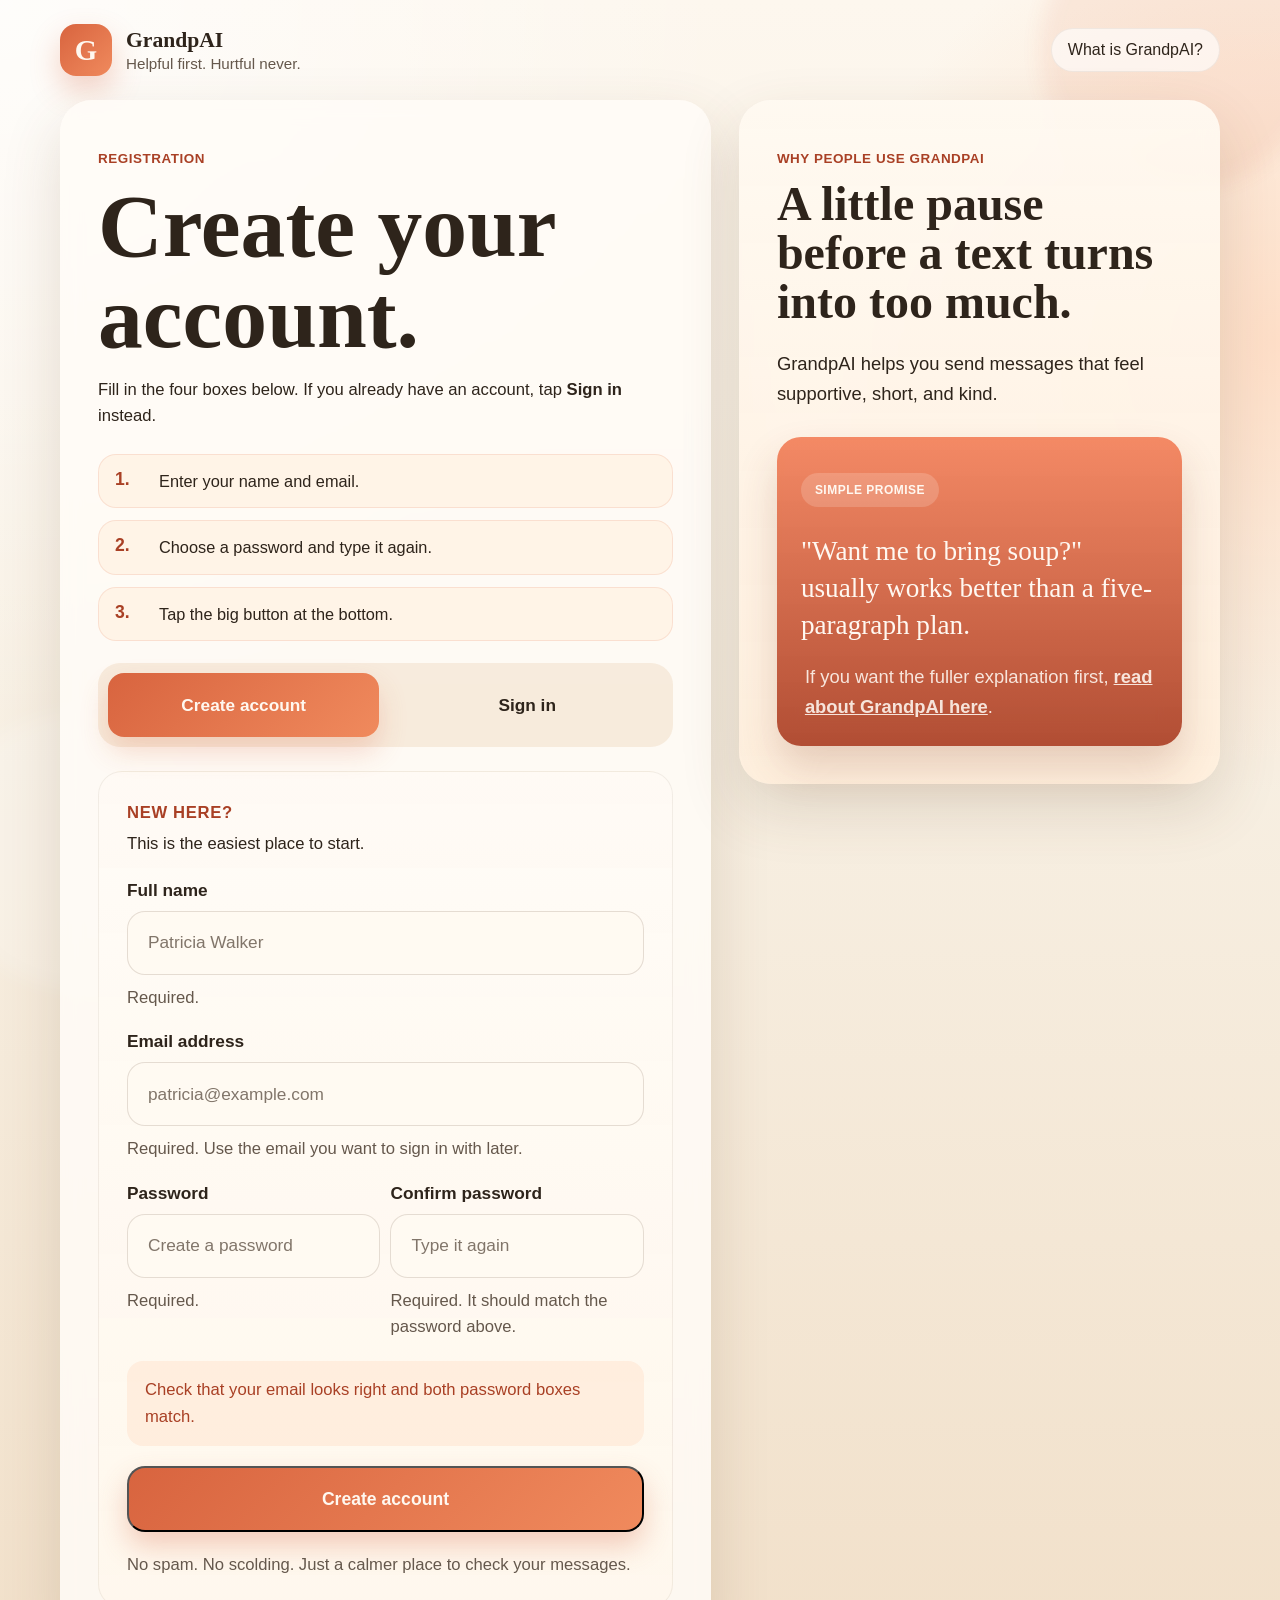
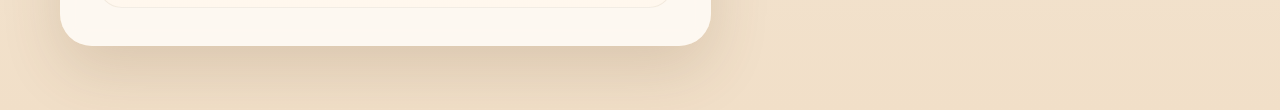
==== commit 85acd687: "Branch to create a registration page for new users." ====
--- a/index.html
+++ b/index.html
@@ -26,37 +26,28 @@
     </header>
 
     <main class="auth-layout">
-      <section class="auth-intro">
-        <p class="eyebrow">A gentler way in</p>
-        <h1>Create your account before you create more family group-chat chaos.</h1>
-        <p class="hero-text">
-          GrandpAI helps you pause before sending advice, forwarding AI homework, or typing a paragraph
-          when a small practical offer would be kinder.
-        </p>
-        <ul class="hero-points" aria-label="Account page benefits">
-          <li>Big labels, roomy spacing, and clear next steps</li>
-          <li>Create an account in one place, then check messages with less fuss</li>
-          <li>Already a member? Ask for a sign-in link and carry on</li>
-        </ul>
-
-        <div class="auth-note-card">
-          <p class="card-badge">What GrandpAI is for</p>
-          <p class="auth-note-quote">
-            "Want me to bring soup?" usually lands better than a five-paragraph plan.
-          </p>
-          <p class="card-note">
-            The app is here to help your message sound caring, not crowded.
-          </p>
-        </div>
-      </section>
-
       <section class="auth-panel" aria-labelledby="auth-title">
         <div class="auth-panel-header">
-          <p class="section-tag">Account access</p>
-          <h2 id="auth-title">Start with a new account, or sign in if you already have one.</h2>
+          <p class="section-tag">Registration</p>
+          <h1 id="auth-title">Create your account.</h1>
           <p class="auth-panel-copy">
-            New users create an account below. Returning users can switch to a simple email sign-in link.
+            Fill in the four boxes below. If you already have an account, tap <strong>Sign in</strong> instead.
           </p>
+        </div>
+
+        <div class="auth-steps" aria-label="How this works">
+          <div class="auth-step">
+            <strong>1.</strong>
+            <span>Enter your name and email.</span>
+          </div>
+          <div class="auth-step">
+            <strong>2.</strong>
+            <span>Choose a password and type it again.</span>
+          </div>
+          <div class="auth-step">
+            <strong>3.</strong>
+            <span>Tap the big button at the bottom.</span>
+          </div>
         </div>
 
         <div class="auth-toggle" role="tablist" aria-label="Choose account action">
@@ -92,44 +83,44 @@
         >
           <div class="auth-context">
             <p class="auth-kicker">New here?</p>
-            <p>Create your GrandpAI account and keep your kindness checks in one place.</p>
+            <p>This is the easiest place to start.</p>
           </div>
 
           <form class="auth-form" novalidate>
             <label class="field">
               <span>Full name</span>
               <input type="text" name="fullName" autocomplete="name" placeholder="Patricia Walker">
-              <small class="field-hint">Required so we know what to call you.</small>
+              <small class="field-hint">Required.</small>
             </label>
 
             <label class="field">
               <span>Email address</span>
               <input type="email" name="email" autocomplete="email" placeholder="patricia@example.com">
-              <small class="field-hint">Use the email you want for your account and future sign-in links.</small>
+              <small class="field-hint">Required. Use the email you want to sign in with later.</small>
             </label>
 
             <div class="field-row">
               <label class="field">
                 <span>Password</span>
                 <input type="password" name="password" autocomplete="new-password" placeholder="Create a password">
-                <small class="field-hint">Required. Pick something you can remember without writing it on the fridge.</small>
+                <small class="field-hint">Required.</small>
               </label>
 
               <label class="field">
                 <span>Confirm password</span>
                 <input type="password" name="confirmPassword" autocomplete="new-password" placeholder="Type it again">
-                <small class="field-hint">Required. These should match before a real submit exists.</small>
+                <small class="field-hint">Required. It should match the password above.</small>
               </label>
             </div>
 
             <p class="validation-note" aria-live="polite">
-              Placeholder validation: make sure the email looks right and the passwords match.
+              Check that your email looks right and both password boxes match.
             </p>
 
             <button class="button button-primary auth-submit" type="button">Create account</button>
 
             <p class="privacy-note">
-              We keep the tone plain around here. No guilt, no spam, and no surprise family diplomacy lessons.
+              No spam. No scolding. Just a calmer place to check your messages.
             </p>
           </form>
         </section>
@@ -143,27 +134,45 @@
         >
           <div class="auth-context">
             <p class="auth-kicker">Already have an account?</p>
-            <p>Enter your email and GrandpAI will send a sign-in link when a real backend exists.</p>
+            <p>Enter your email and tap the button below.</p>
           </div>
 
           <form class="auth-form" novalidate>
             <label class="field">
               <span>Email address</span>
               <input type="email" name="signinEmail" autocomplete="email" placeholder="patricia@example.com">
-              <small class="field-hint">Use the same email you registered with.</small>
+              <small class="field-hint">Use the same email you used when you signed up.</small>
             </label>
 
             <p class="validation-note" aria-live="polite">
-              Placeholder validation: check that the email address is in a valid format before requesting a link.
+              Check that the email address looks right before asking for a link.
             </p>
 
             <button class="button button-primary auth-submit" type="button">Email me a sign-in link</button>
 
             <p class="magic-note">
-              You will not need a password in this sign-in flow. The email link will do the door-opening later.
+              You will not need a password here. The email link will handle sign-in later.
             </p>
           </form>
         </section>
+      </section>
+
+      <section class="auth-intro">
+        <p class="eyebrow">Why people use GrandpAI</p>
+        <h2>A little pause before a text turns into too much.</h2>
+        <p class="hero-text">
+          GrandpAI helps you send messages that feel supportive, short, and kind.
+        </p>
+
+        <div class="auth-note-card">
+          <p class="card-badge">Simple promise</p>
+          <p class="auth-note-quote">
+            "Want me to bring soup?" usually works better than a five-paragraph plan.
+          </p>
+          <p class="card-note">
+            If you want the fuller explanation first, <a class="inline-link" href="home.html">read about GrandpAI here</a>.
+          </p>
+        </div>
       </section>
     </main>
   </div>
--- a/styles.css
+++ b/styles.css
@@ -448,7 +448,7 @@
 
 .auth-layout {
   display: grid;
-  grid-template-columns: 0.9fr 1.1fr;
+  grid-template-columns: minmax(0, 1.15fr) minmax(300px, 0.85fr);
   gap: 28px;
   align-items: start;
 }
@@ -484,6 +484,7 @@
   background: rgba(255, 252, 247, 0.86);
 }
 
+.auth-panel-header h1,
 .auth-panel-header h2 {
   margin-top: 10px;
 }
@@ -502,23 +503,50 @@
   margin: 14px 0 0;
 }
 
+.auth-steps {
+  display: grid;
+  gap: 12px;
+  margin: 24px 0 22px;
+}
+
+.auth-step {
+  display: grid;
+  grid-template-columns: 32px 1fr;
+  gap: 12px;
+  align-items: start;
+  padding: 14px 16px;
+  border-radius: 18px;
+  background: rgba(255, 243, 229, 0.82);
+  border: 1px solid rgba(216, 100, 63, 0.14);
+}
+
+.auth-step strong {
+  color: var(--accent-deep);
+  font-size: 1.1rem;
+}
+
+.auth-step span {
+  font-size: 1.02rem;
+  line-height: 1.5;
+}
+
 .auth-toggle {
   display: grid;
   grid-template-columns: repeat(2, minmax(0, 1fr));
   gap: 12px;
-  margin: 28px 0 24px;
+  margin: 0 0 24px;
   padding: 10px;
   border-radius: 22px;
   background: rgba(241, 223, 200, 0.55);
 }
 
 .auth-toggle-button {
-  min-height: 58px;
+  min-height: 64px;
   border: 0;
   border-radius: 16px;
   background: transparent;
   color: var(--text);
-  font: inherit;
+  font-size: 1.08rem;
   font-weight: 700;
   cursor: pointer;
   transition: background-color 180ms ease, transform 180ms ease, box-shadow 180ms ease;
@@ -536,7 +564,7 @@
 }
 
 .auth-form-section {
-  padding: 26px;
+  padding: 28px;
   border-radius: var(--radius-lg);
   background: linear-gradient(180deg, rgba(255, 251, 245, 0.9), rgba(255, 247, 237, 0.85));
   border: 1px solid rgba(94, 66, 44, 0.08);
@@ -561,7 +589,7 @@
 
 .auth-form {
   display: grid;
-  gap: 18px;
+  gap: 20px;
 }
 
 .field,
@@ -571,19 +599,20 @@
 }
 
 .field span {
-  font-size: 1rem;
+  font-size: 1.08rem;
   font-weight: 700;
 }
 
 .field input {
   width: 100%;
-  min-height: 58px;
-  padding: 16px 18px;
+  min-height: 64px;
+  padding: 18px 20px;
   border: 1px solid var(--line);
   border-radius: var(--radius-md);
   background: var(--surface-strong);
   color: var(--text);
   font: inherit;
+  font-size: 1.08rem;
 }
 
 .field input::placeholder {
@@ -606,7 +635,7 @@
 }
 
 .validation-note {
-  padding: 14px 16px;
+  padding: 16px 18px;
   border-radius: 16px;
   background: rgba(255, 217, 191, 0.38);
   color: var(--accent-deep);
@@ -619,6 +648,13 @@
 
 .auth-submit {
   width: 100%;
+  min-height: 66px;
+  font-size: 1.1rem;
+}
+
+.inline-link {
+  color: inherit;
+  font-weight: 700;
 }
 
 a:focus-visible,
@@ -670,6 +706,14 @@
   .auth-panel {
     padding: 32px 26px;
   }
+
+  .auth-intro {
+    order: 2;
+  }
+
+  .auth-panel {
+    order: 1;
+  }
 }
 
 @media (max-width: 640px) {
@@ -685,6 +729,10 @@
   .site-nav a,
   .button {
     width: 100%;
+  }
+
+  .auth-header {
+    gap: 14px;
   }
 
   .hero-copy,
@@ -733,4 +781,9 @@
   .auth-toggle {
     grid-template-columns: 1fr;
   }
-}
+
+  .auth-step {
+    grid-template-columns: 28px 1fr;
+    padding: 12px 14px;
+  }
+}
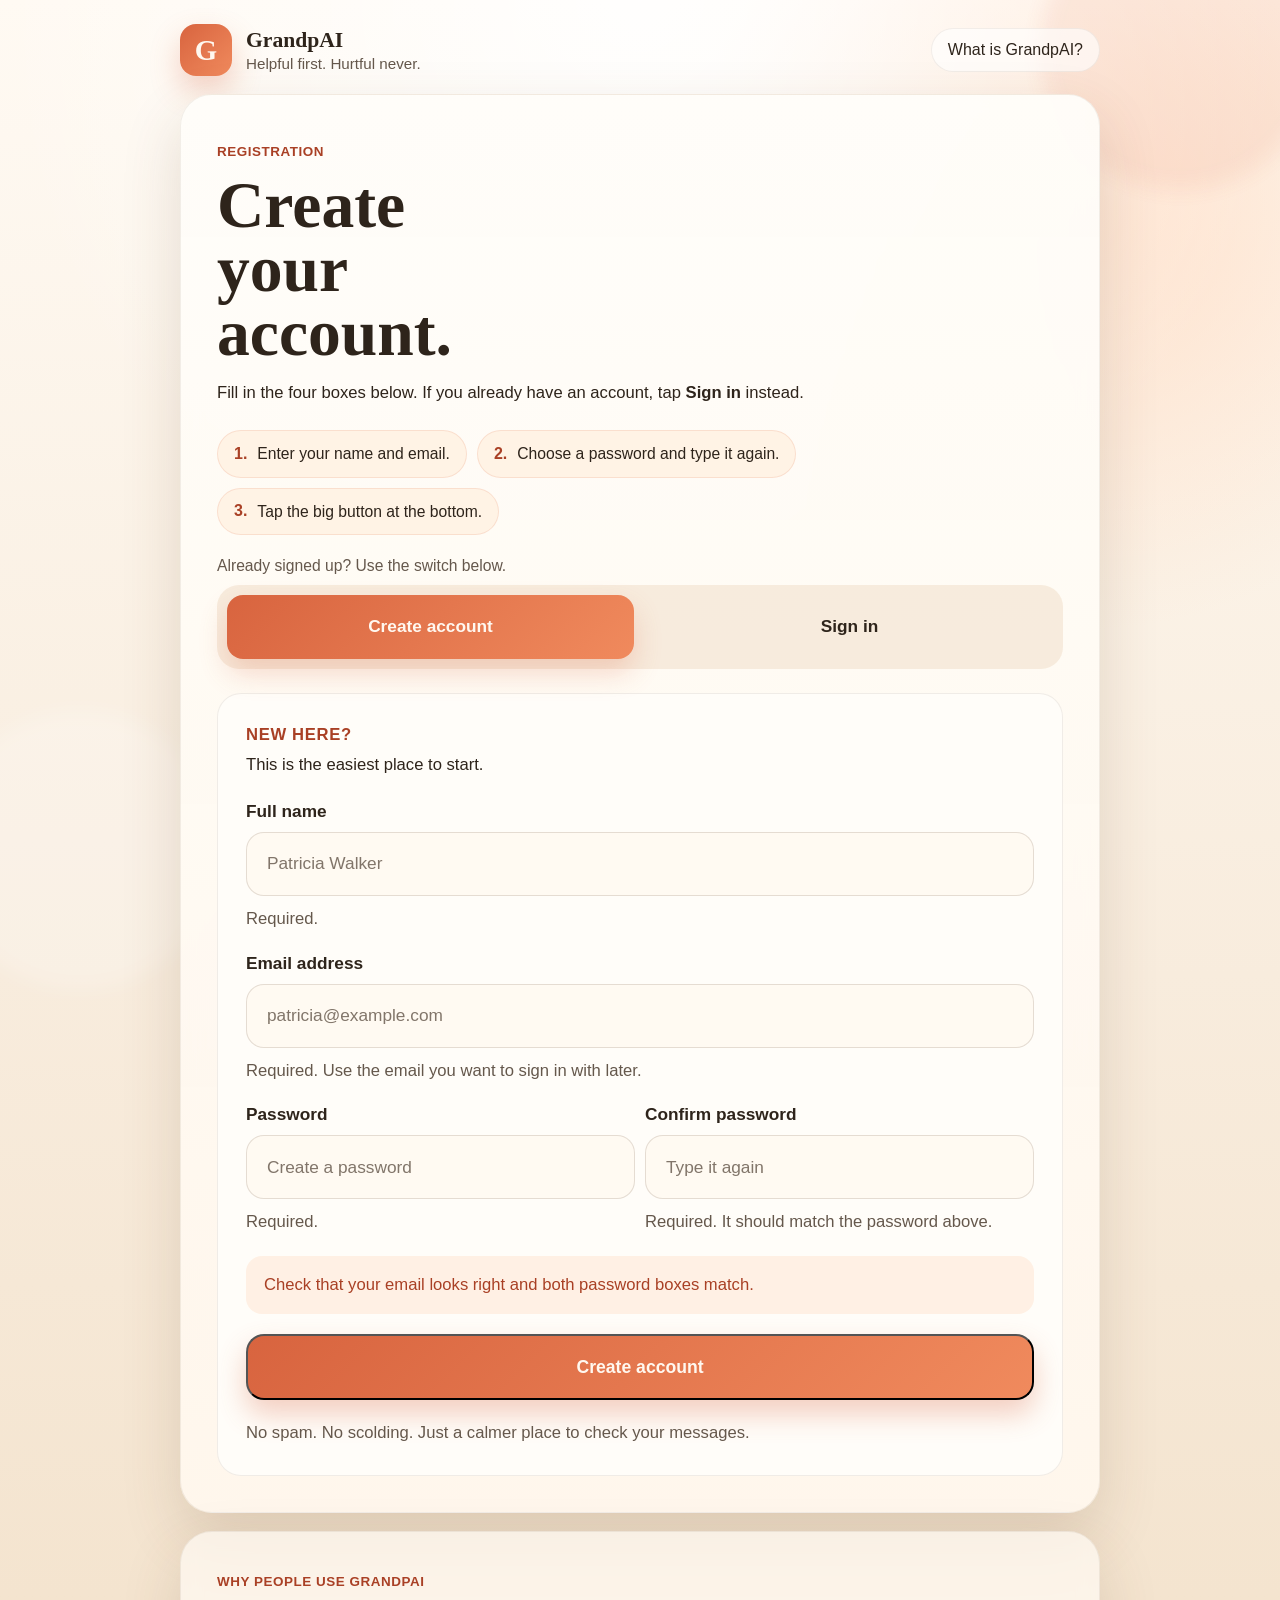
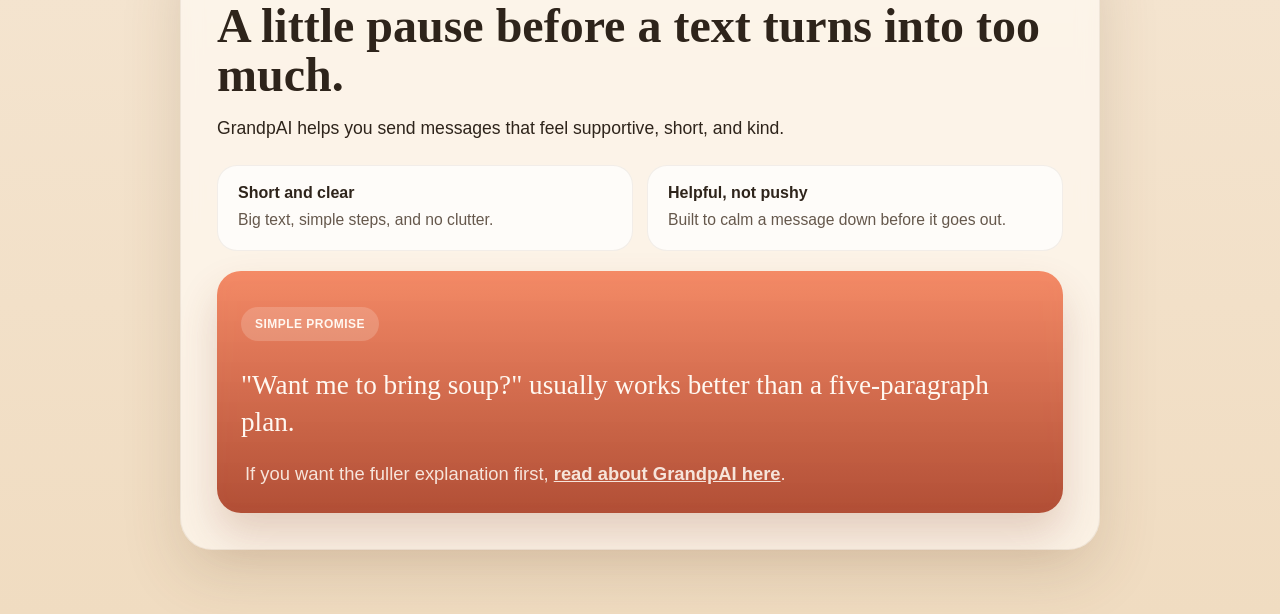
==== commit e912e2a1: "Refine registration layout for mobile clarity" ====
--- a/index.html
+++ b/index.html
@@ -50,6 +50,8 @@
           </div>
         </div>
 
+        <p class="auth-switch-note">Already signed up? Use the switch below.</p>
+
         <div class="auth-toggle" role="tablist" aria-label="Choose account action">
           <button
             class="auth-toggle-button is-active"
@@ -160,9 +162,20 @@
       <section class="auth-intro">
         <p class="eyebrow">Why people use GrandpAI</p>
         <h2>A little pause before a text turns into too much.</h2>
-        <p class="hero-text">
+        <p class="auth-intro-text">
           GrandpAI helps you send messages that feel supportive, short, and kind.
         </p>
+
+        <div class="auth-promise-grid">
+          <div class="auth-mini-card">
+            <strong>Short and clear</strong>
+            <p>Big text, simple steps, and no clutter.</p>
+          </div>
+          <div class="auth-mini-card">
+            <strong>Helpful, not pushy</strong>
+            <p>Built to calm a message down before it goes out.</p>
+          </div>
+        </div>
 
         <div class="auth-note-card">
           <p class="card-badge">Simple promise</p>
--- a/styles.css
+++ b/styles.css
@@ -68,6 +68,13 @@
   padding-bottom: 64px;
 }
 
+.auth-page {
+  background:
+    radial-gradient(circle at top center, rgba(255, 255, 255, 0.88), transparent 28%),
+    radial-gradient(circle at 85% 10%, rgba(255, 217, 191, 0.72), transparent 18%),
+    linear-gradient(180deg, #fffaf3 0%, #f8ecdd 44%, #f0dcc1 100%);
+}
+
 .site-header,
 .hero,
 .content-grid,
@@ -439,33 +446,35 @@
 }
 
 .auth-shell {
-  width: min(1160px, calc(100% - 32px));
+  width: min(920px, calc(100% - 28px));
 }
 
 .auth-header {
-  margin-bottom: 24px;
+  margin-bottom: 18px;
 }
 
 .auth-layout {
   display: grid;
-  grid-template-columns: minmax(0, 1.15fr) minmax(300px, 0.85fr);
-  gap: 28px;
+  grid-template-columns: 1fr;
+  gap: 18px;
   align-items: start;
 }
 
 .auth-intro,
 .auth-panel {
-  padding: 38px;
+  padding: 36px;
   border-radius: var(--radius-xl);
   box-shadow: var(--shadow);
 }
 
 .auth-intro {
-  background: linear-gradient(180deg, rgba(255, 249, 241, 0.95), rgba(255, 239, 221, 0.9));
+  padding-top: 28px;
+  background: rgba(255, 250, 243, 0.72);
+  border: 1px solid rgba(94, 66, 44, 0.08);
 }
 
 .auth-note-card {
-  margin-top: 28px;
+  margin-top: 20px;
   padding: 24px;
   border-radius: var(--radius-lg);
   background: linear-gradient(180deg, rgba(243, 126, 87, 0.9), rgba(173, 69, 43, 0.95));
@@ -481,12 +490,19 @@
 }
 
 .auth-panel {
-  background: rgba(255, 252, 247, 0.86);
+  background: linear-gradient(180deg, rgba(255, 253, 249, 0.96), rgba(255, 247, 237, 0.94));
+  border: 1px solid rgba(94, 66, 44, 0.08);
 }
 
 .auth-panel-header h1,
 .auth-panel-header h2 {
   margin-top: 10px;
+}
+
+.auth-panel-header h1 {
+  font-size: clamp(2.6rem, 7vw, 4.1rem);
+  line-height: 0.98;
+  max-width: 10ch;
 }
 
 .auth-panel-copy,
@@ -501,33 +517,40 @@
 
 .auth-panel-copy {
   margin: 14px 0 0;
+  max-width: 38rem;
 }
 
 .auth-steps {
-  display: grid;
-  gap: 12px;
+  display: flex;
+  flex-wrap: wrap;
+  gap: 10px;
   margin: 24px 0 22px;
 }
 
 .auth-step {
-  display: grid;
-  grid-template-columns: 32px 1fr;
-  gap: 12px;
-  align-items: start;
-  padding: 14px 16px;
-  border-radius: 18px;
-  background: rgba(255, 243, 229, 0.82);
+  display: inline-flex;
+  align-items: center;
+  gap: 10px;
+  padding: 12px 16px;
+  border-radius: 999px;
+  background: rgba(255, 243, 229, 0.95);
   border: 1px solid rgba(216, 100, 63, 0.14);
 }
 
 .auth-step strong {
   color: var(--accent-deep);
-  font-size: 1.1rem;
+  font-size: 1rem;
 }
 
 .auth-step span {
-  font-size: 1.02rem;
-  line-height: 1.5;
+  font-size: 0.98rem;
+  line-height: 1.35;
+}
+
+.auth-switch-note {
+  margin: 0 0 10px;
+  color: var(--muted);
+  font-size: 0.98rem;
 }
 
 .auth-toggle {
@@ -566,8 +589,8 @@
 .auth-form-section {
   padding: 28px;
   border-radius: var(--radius-lg);
-  background: linear-gradient(180deg, rgba(255, 251, 245, 0.9), rgba(255, 247, 237, 0.85));
-  border: 1px solid rgba(94, 66, 44, 0.08);
+  background: #fffdf9;
+  border: 1px solid rgba(94, 66, 44, 0.09);
 }
 
 .auth-context {
@@ -624,6 +647,10 @@
   align-items: start;
 }
 
+.field input:hover {
+  border-color: rgba(169, 64, 37, 0.35);
+}
+
 .field-hint {
   color: var(--muted);
 }
@@ -650,6 +677,40 @@
   width: 100%;
   min-height: 66px;
   font-size: 1.1rem;
+}
+
+.auth-intro-text {
+  margin: 14px 0 0;
+  font-size: 1.1rem;
+  line-height: 1.65;
+  max-width: 42rem;
+}
+
+.auth-promise-grid {
+  display: grid;
+  grid-template-columns: repeat(2, minmax(0, 1fr));
+  gap: 14px;
+  margin-top: 22px;
+}
+
+.auth-mini-card {
+  padding: 18px 20px;
+  border-radius: 20px;
+  background: rgba(255, 255, 255, 0.72);
+  border: 1px solid rgba(94, 66, 44, 0.08);
+}
+
+.auth-mini-card strong {
+  display: block;
+  margin-bottom: 6px;
+  font-size: 1rem;
+}
+
+.auth-mini-card p {
+  margin: 0;
+  color: var(--muted);
+  font-size: 0.98rem;
+  line-height: 1.55;
 }
 
 .inline-link {
@@ -683,8 +744,8 @@
   .preview-section,
   .trust-strip,
   .closing-banner,
-  .auth-layout,
-  .field-row {
+  .field-row,
+  .auth-promise-grid {
     grid-template-columns: 1fr;
   }
 
@@ -705,14 +766,6 @@
   .auth-intro,
   .auth-panel {
     padding: 32px 26px;
-  }
-
-  .auth-intro {
-    order: 2;
-  }
-
-  .auth-panel {
-    order: 1;
   }
 }
 
@@ -783,7 +836,17 @@
   }
 
   .auth-step {
-    grid-template-columns: 28px 1fr;
-    padding: 12px 14px;
-  }
-}
+    width: 100%;
+    border-radius: 18px;
+    justify-content: flex-start;
+  }
+
+  .auth-panel-header h1 {
+    max-width: none;
+  }
+
+  .auth-panel-copy,
+  .auth-intro-text {
+    max-width: none;
+  }
+}
